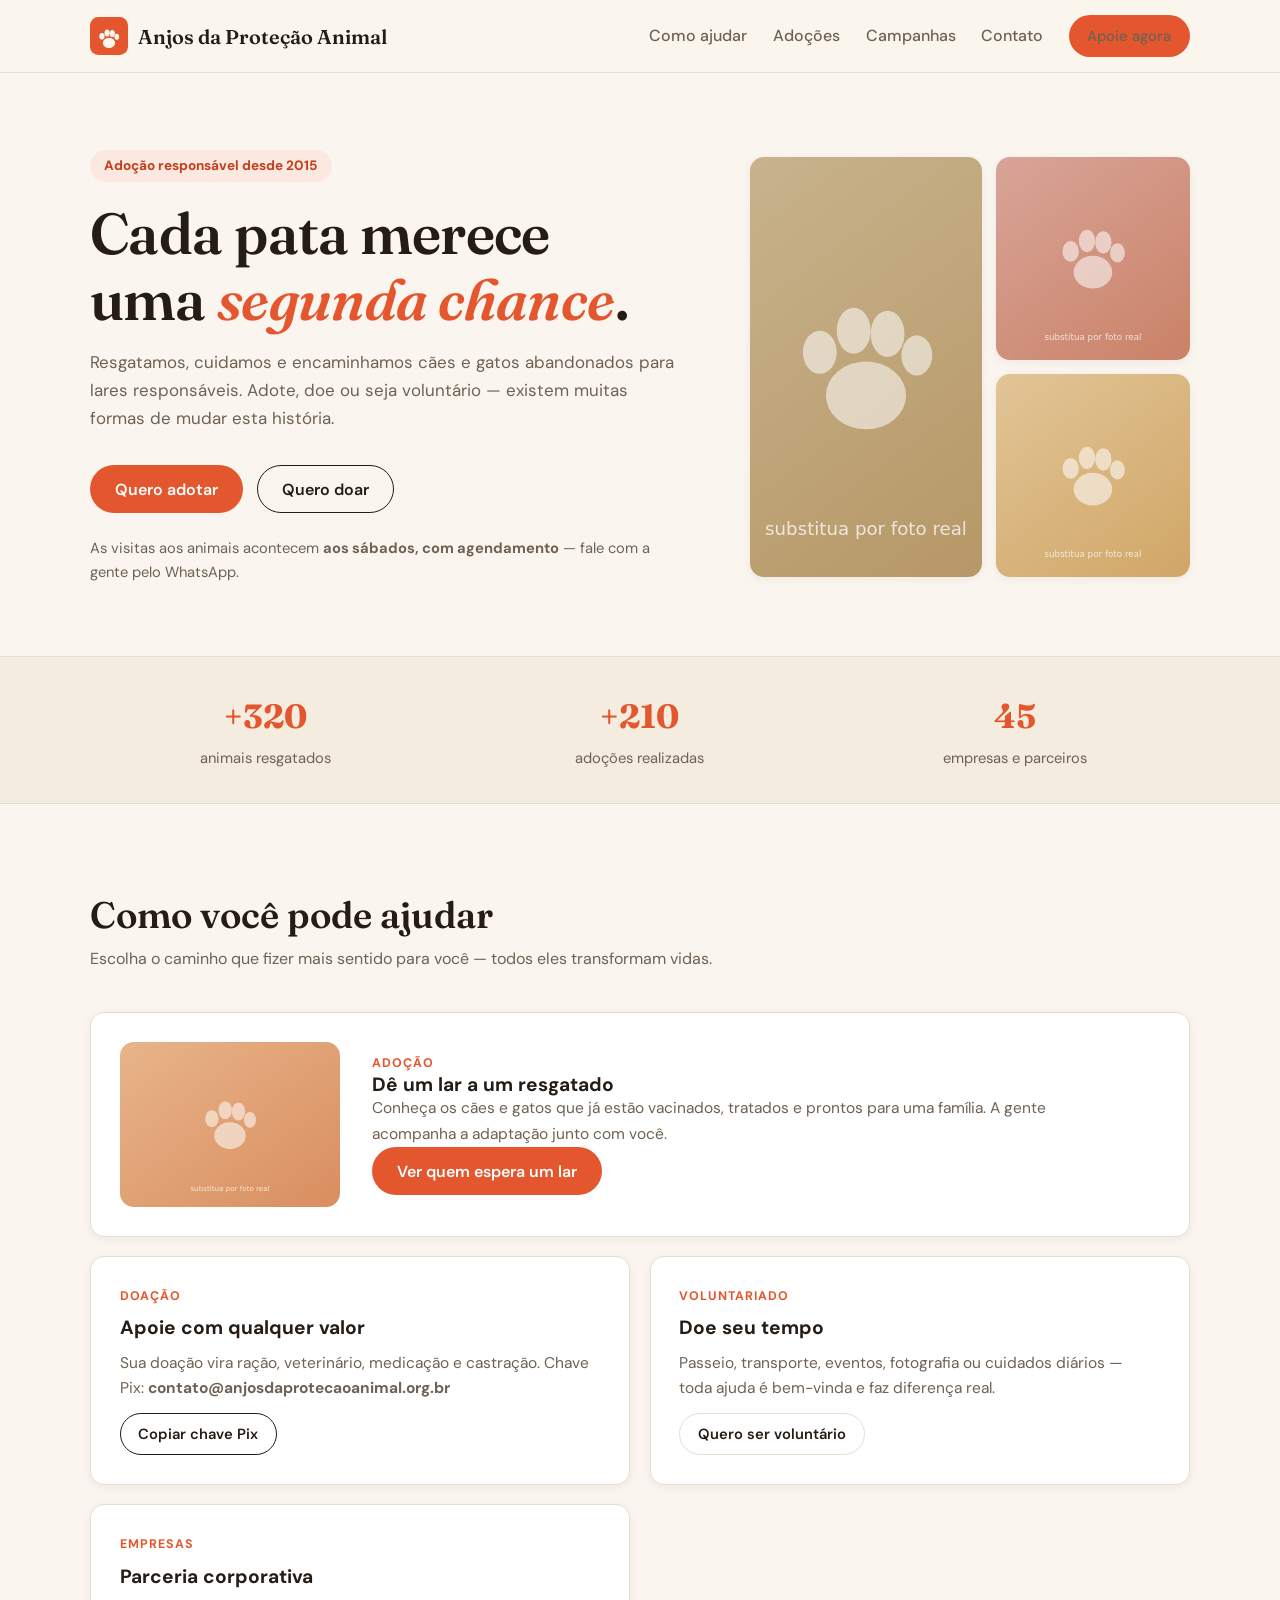
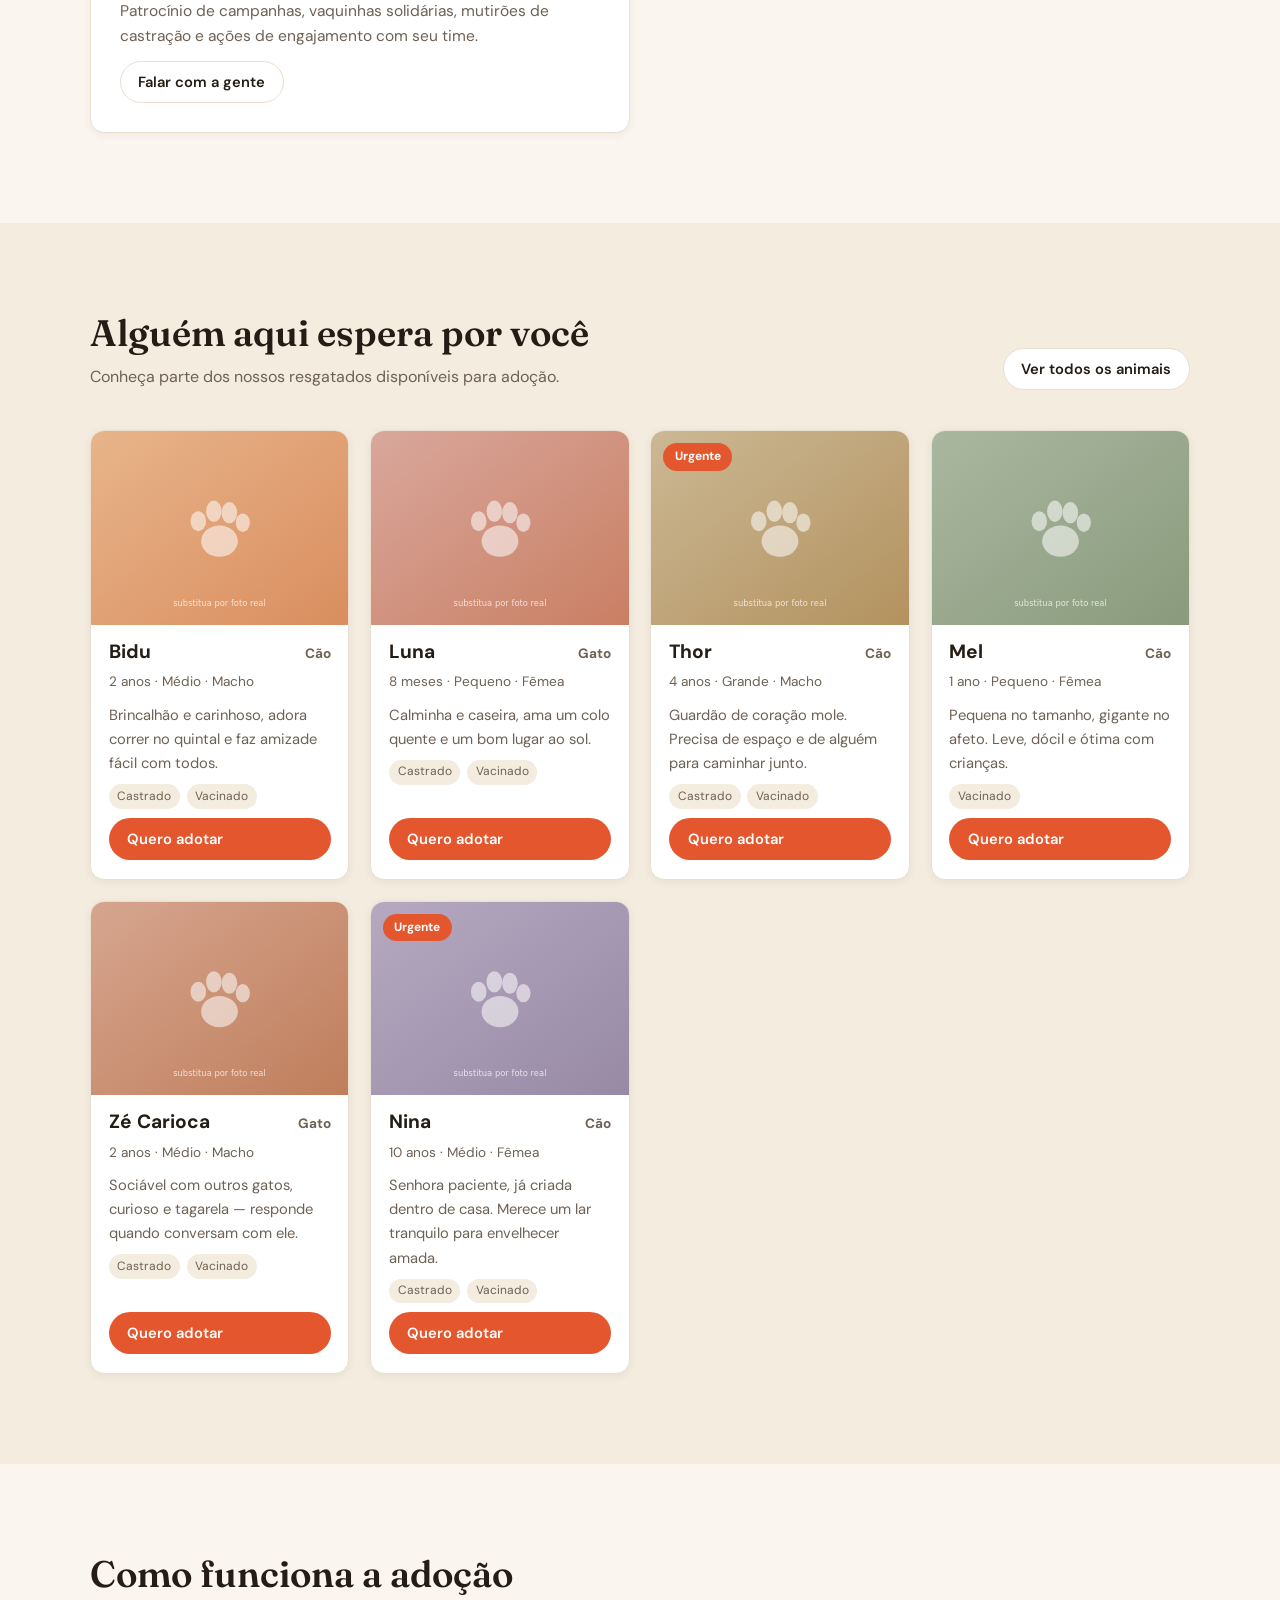
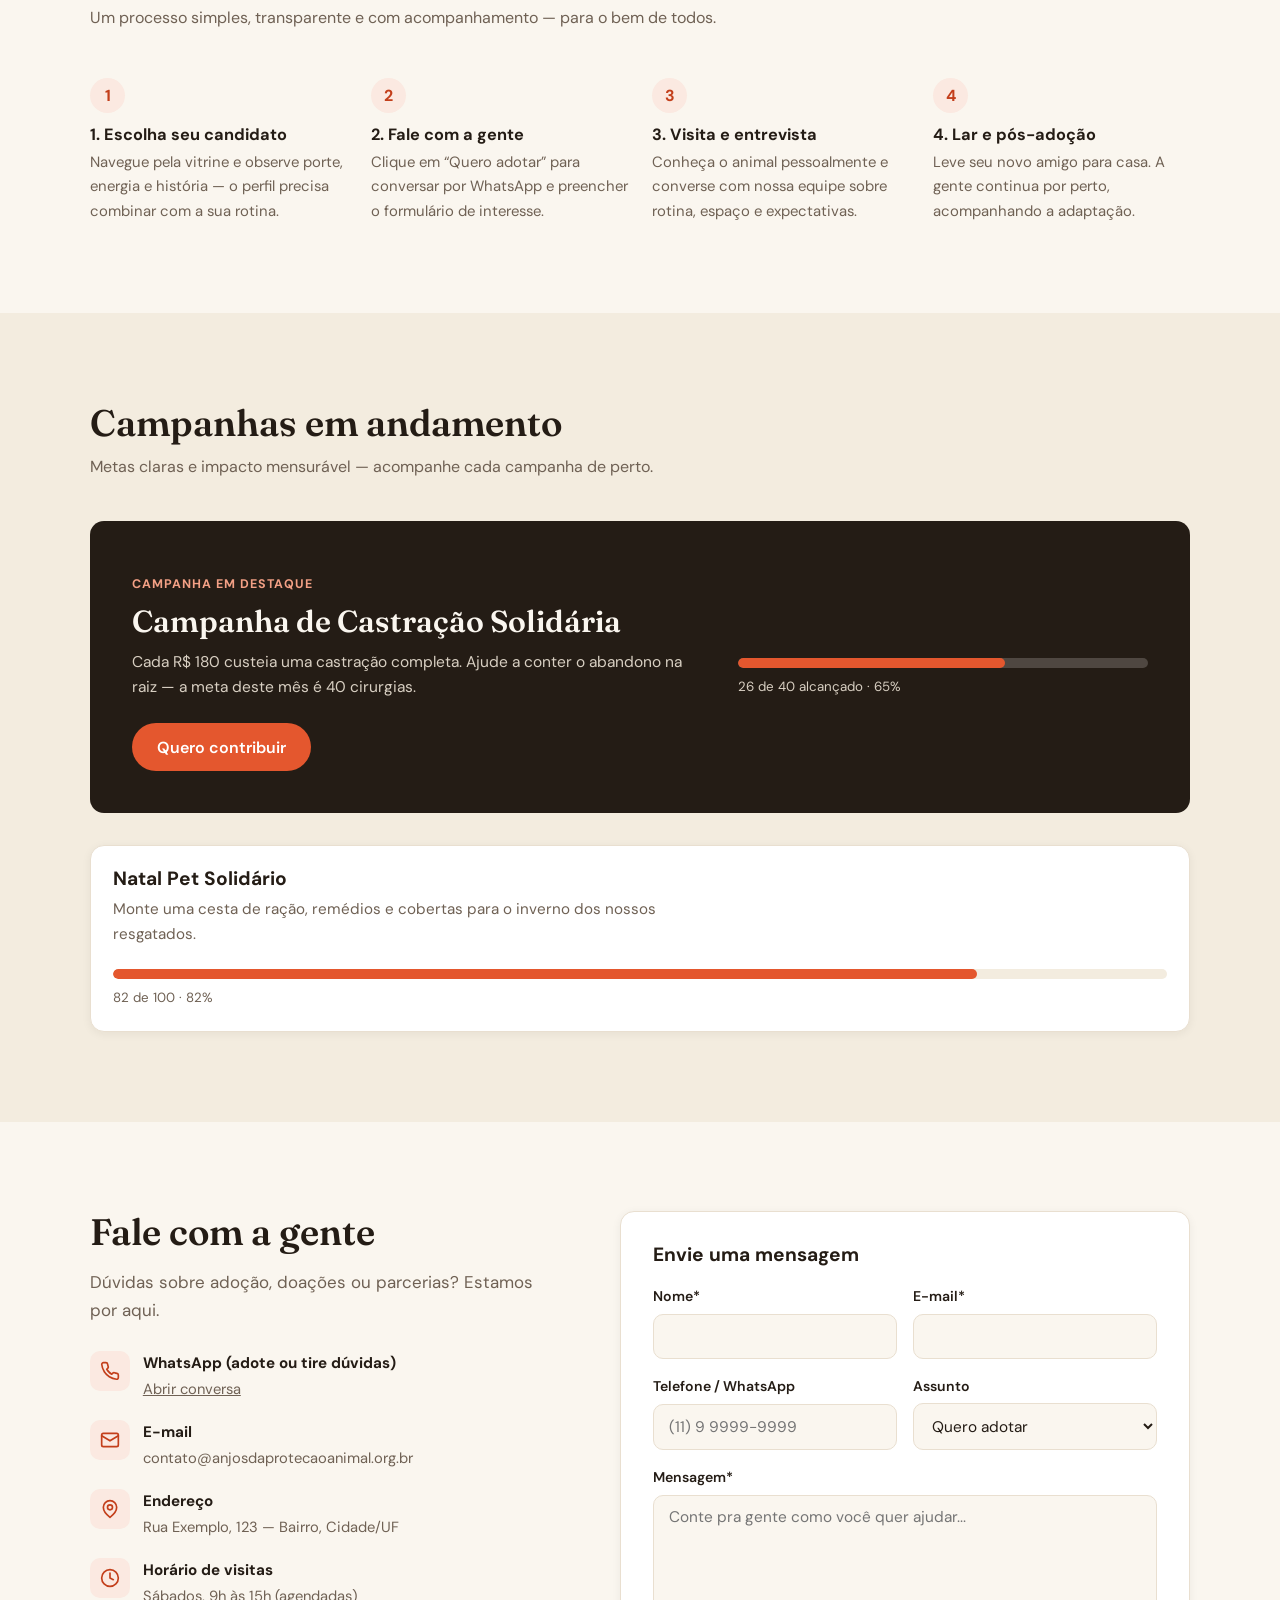
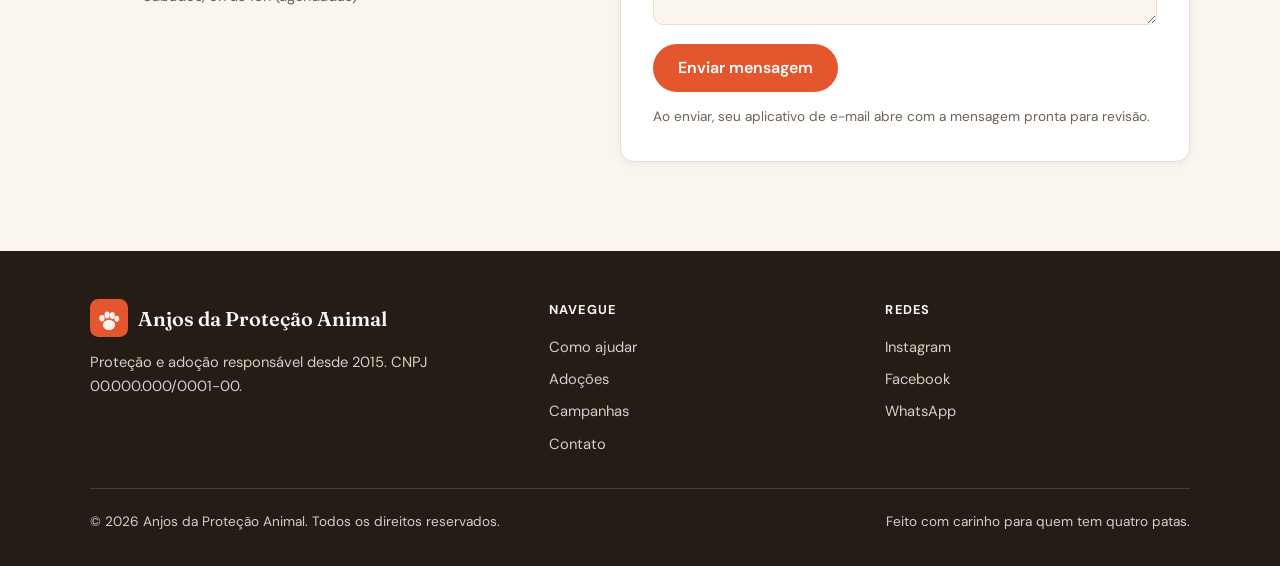
==== index.html @ 3531aead "Site ONG Anjos da Proteção Animal: landing page, vitrine de adoção e documentação" ====
<!DOCTYPE html>
<html lang="pt-BR">
<head>
  <meta charset="UTF-8">
  <meta name="viewport" content="width=device-width, initial-scale=1.0">
  <title>Anjos da Proteção Animal — Proteção e adoção responsável</title>
  <meta name="description" content="ONG de proteção animal: resgate, cuidado e adoção responsável de cães e gatos. Adote, doe ou seja voluntário.">
  <link rel="icon" type="image/svg+xml" href="assets/img/favicon.svg">
  <link rel="preconnect" href="https://fonts.googleapis.com">
  <link rel="preconnect" href="https://fonts.gstatic.com" crossorigin>
  <link href="https://fonts.googleapis.com/css2?family=Fraunces:ital,wght@0,400;0,600;1,400;1,600&family=DM+Sans:wght@400;500;700&display=swap" rel="stylesheet">
  <link rel="stylesheet" href="css/style.css">
</head>
<body>

  <!-- ============ Cabeçalho ============ -->
  <header class="topo">
    <div class="container topo-inner">
      <a class="marca" href="#inicio">
        <img src="assets/img/favicon.svg" alt="Logotipo da ONG">
        <span data-ong-nome>Anjos da Proteção Animal</span>
      </a>
      <nav aria-label="Navegação principal">
        <button class="btn-menu-mobile" data-btn-menu aria-expanded="false" aria-label="Abrir menu">
          <svg width="26" height="26" viewBox="0 0 24 24" fill="none" stroke="currentColor" stroke-width="2" stroke-linecap="round"><path d="M4 7h16M4 12h16M4 17h16"/></svg>
        </button>
        <ul class="menu" data-menu>
          <li><a href="#como-ajudar">Como ajudar</a></li>
          <li><a href="#adocao">Adoções</a></li>
          <li><a href="#campanhas">Campanhas</a></li>
          <li><a href="#contato">Contato</a></li>
          <li><a class="btn btn-primary btn-sm" href="#doar">Apoie agora</a></li>
        </ul>
      </nav>
    </div>
  </header>

  <main>

    <!-- ============ Hero ============ -->
    <section class="hero" id="inicio">
      <div class="container hero-grid">
        <div>
          <span class="tagline">Adoção responsável desde <span data-desde>2015</span></span>
          <h1>Cada pata merece uma <em>segunda chance</em>.</h1>
          <p class="lede">
            Resgatamos, cuidamos e encaminhamos cães e gatos abandonados para
            lares responsáveis. Adote, doe ou seja voluntário — existem
            muitas formas de mudar esta história.
          </p>
          <div class="hero-cta">
            <a class="btn btn-primary" href="#adocao">Quero adotar</a>
            <a class="btn btn-outline" href="#doar">Quero doar</a>
          </div>
          <p class="hero-nota">
            As visitas aos animais acontecem <strong data-ong-horario-inner>aos sábados, com agendamento</strong> —
            fale com a gente pelo WhatsApp.
          </p>
        </div>
        <div class="hero-fig" aria-hidden="true">
          <figure><img src="assets/img/animais/thor.svg" alt=""></figure>
          <figure><img src="assets/img/animais/luna.svg" alt=""></figure>
          <figure><img src="assets/img/animais/fiona.svg" alt=""></figure>
        </div>
      </div>
    </section>

    <!-- ============ Impacto ============ -->
    <section class="impacto" aria-label="Nossos números">
      <div class="container">
        <!-- ATENÇÃO: atualize estes números periodicamente. Veja docs/MANUTENCAO.md -->
        <ul>
          <li><strong>+320</strong> <span>animais resgatados</span></li>
          <li><strong>+210</strong> <span>adoções realizadas</span></li>
          <li><strong>45</strong> <span>empresas e parceiros</span></li>
        </ul>
      </div>
    </section>

    <!-- ============ Como ajudar ============ -->
    <section id="como-ajudar">
      <div class="container">
        <div class="section-head">
          <h2>Como você pode ajudar</h2>
          <p>Escolha o caminho que fizer mais sentido para você — todos eles transformam vidas.</p>
        </div>
        <div class="ajudar-grid">
          <article class="ajudar-card destaque reveal">
            <div class="ajudar-foto"><img src="assets/img/animais/bidu.svg" alt="Cão aguardando adoção"></div>
            <div>
              <p class="rotulo">Adoção</p>
              <h3>Dê um lar a um resgatado</h3>
              <p>
                Conheça os cães e gatos que já estão vacinados, tratados e prontos
                para uma família. A gente acompanha a adaptação junto com você.
              </p>
              <a class="btn btn-primary" href="adocao.html">Ver quem espera um lar</a>
            </div>
          </article>
          <article class="ajudar-card reveal" id="doar">
            <p class="rotulo">Doação</p>
            <h3>Apoie com qualquer valor</h3>
            <p>
              Sua doação vira ração, veterinário, medicação e castração.
              Chave Pix: <strong><span data-pix></span></strong>
            </p>
            <button class="btn btn-outline btn-sm" type="button" data-copiar-pix>Copiar chave Pix</button>
          </article>
          <article class="ajudar-card reveal">
            <p class="rotulo">Voluntariado</p>
            <h3>Doe seu tempo</h3>
            <p>
              Passeio, transporte, eventos, fotografia ou cuidados diários —
              toda ajuda é bem-vinda e faz diferença real.
            </p>
            <a class="btn btn-ghost btn-sm" href="#contato">Quero ser voluntário</a>
          </article>
          <article class="ajudar-card reveal">
            <p class="rotulo">Empresas</p>
            <h3>Parceria corporativa</h3>
            <p>
              Patrocínio de campanhas, vaquinhas solidárias, mutirões de
              castração e ações de engajamento com seu time.
            </p>
            <a class="btn btn-ghost btn-sm" href="#contato">Falar com a gente</a>
          </article>
        </div>
      </div>
    </section>

    <!-- ============ Vitrine de adoção (prévia) ============ -->
    <section class="faixa-campanhas" id="adocao">
      <div class="container">
        <div class="section-head" style="display:flex;justify-content:space-between;align-items:end;gap:1rem;flex-wrap:wrap">
          <div>
            <h2>Alguém aqui espera por você</h2>
            <p>Conheça parte dos nossos resgatados disponíveis para adoção.</p>
          </div>
          <a class="btn btn-ghost btn-sm" href="adocao.html">Ver todos os animais</a>
        </div>
        <!-- Os cards abaixo são preenchidos automaticamente por js/app.js
             a partir de js/data.js (ou da planilha Google Sheets). -->
        <div class="vitrine-grid" data-vitrine data-limite="6">
          <div class="skeleton"></div><div class="skeleton"></div><div class="skeleton"></div>
          <div class="skeleton"></div><div class="skeleton"></div><div class="skeleton"></div>
        </div>
      </div>
    </section>

    <!-- ============ Como funciona a adoção ============ -->
    <section>
      <div class="container">
        <div class="section-head">
          <h2>Como funciona a adoção</h2>
          <p>Um processo simples, transparente e com acompanhamento — para o bem de todos.</p>
        </div>
        <div class="passos">
          <ol>
            <li class="reveal"><h3>1. Escolha seu candidato</h3><p>Navegue pela vitrine e observe porte, energia e história — o perfil precisa combinar com a sua rotina.</p></li>
            <li class="reveal"><h3>2. Fale com a gente</h3><p>Clique em “Quero adotar” para conversar por WhatsApp e preencher o formulário de interesse.</p></li>
            <li class="reveal"><h3>3. Visita e entrevista</h3><p>Conheça o animal pessoalmente e converse com nossa equipe sobre rotina, espaço e expectativas.</p></li>
            <li class="reveal"><h3>4. Lar e pós-adoção</h3><p>Leve seu novo amigo para casa. A gente continua por perto, acompanhando a adaptação.</p></li>
          </ol>
        </div>
      </div>
    </section>

    <!-- ============ Campanhas ============ -->
    <section class="faixa-campanhas" id="campanhas">
      <div class="container">
        <div class="section-head">
          <h2>Campanhas em andamento</h2>
          <p>Metas claras e impacto mensurável — acompanhe cada campanha de perto.</p>
        </div>
        <!-- Preenchido automaticamente a partir de js/data.js (CAMPANHAS). -->
        <div class="campanha-destaque" data-campanha-destaque></div>
        <ul class="campanhas-lista" data-campanhas-lista></ul>
      </div>
    </section>

    <!-- ============ Contato ============ -->
    <section id="contato">
      <div class="container contato-grid">
        <div class="contato-info">
          <h2>Fale com a gente</h2>
          <p class="lede">Dúvidas sobre adoção, doações ou parcerias? Estamos por aqui.</p>
          <ul>
            <li>
              <span class="ico" aria-hidden="true">
                <svg width="20" height="20" viewBox="0 0 24 24" fill="none" stroke="currentColor" stroke-width="2" stroke-linecap="round" stroke-linejoin="round"><path d="M22 16.92v3a2 2 0 0 1-2.18 2 19.79 19.79 0 0 1-8.63-3.07 19.5 19.5 0 0 1-6-6 19.79 19.79 0 0 1-3.07-8.67A2 2 0 0 1 4.12 2h3a2 2 0 0 1 2 1.72 12.84 12.84 0 0 0 .7 2.81 2 2 0 0 1-.45 2.11L8.09 9.91a16 16 0 0 0 6 6l1.27-1.27a2 2 0 0 1 2.11-.45 12.84 12.84 0 0 0 2.81.7A2 2 0 0 1 22 16.92z"/></svg>
              </span>
              <div><strong>WhatsApp (adote ou tire dúvidas)</strong><span><a data-whatsapp-link href="#" target="_blank" rel="noopener">Abrir conversa</a></span></div>
            </li>
            <li>
              <span class="ico" aria-hidden="true">
                <svg width="20" height="20" viewBox="0 0 24 24" fill="none" stroke="currentColor" stroke-width="2" stroke-linecap="round" stroke-linejoin="round"><rect x="2" y="4" width="20" height="16" rx="2"/><path d="m22 7-10 6L2 7"/></svg>
              </span>
              <div><strong>E-mail</strong><span>contato@anjosdaprotecaoanimal.org.br</span></div>
            </li>
            <li>
              <span class="ico" aria-hidden="true">
                <svg width="20" height="20" viewBox="0 0 24 24" fill="none" stroke="currentColor" stroke-width="2" stroke-linecap="round" stroke-linejoin="round"><path d="M20 10c0 6-8 12-8 12S4 16 4 10a8 8 0 0 1 16 0Z"/><circle cx="12" cy="10" r="3"/></svg>
              </span>
              <div><strong>Endereço</strong><span>Rua Exemplo, 123 — Bairro, Cidade/UF</span></div>
            </li>
            <li>
              <span class="ico" aria-hidden="true">
                <svg width="20" height="20" viewBox="0 0 24 24" fill="none" stroke="currentColor" stroke-width="2" stroke-linecap="round" stroke-linejoin="round"><circle cx="12" cy="12" r="10"/><path d="M12 6v6l4 2"/></svg>
              </span>
              <div><strong>Horário de visitas</strong><span>Sábados, 9h às 15h (agendadas)</span></div>
            </li>
          </ul>
        </div>

        <!-- Este formulário abre o e-mail da ONG com a mensagem pronta —
             não precisa de servidor. Para alternativa com Google Forms
             ou Formspree, veja docs/MANUTENCAO.md. -->
        <form class="form-card" data-form-contato aria-label="Formulário de contato">
          <h3>Envie uma mensagem</h3>
          <div class="form-grid" style="margin-top:1.2rem">
            <div class="campo">
              <label for="c-nome">Nome*</label>
              <input id="c-nome" name="nome" type="text" required autocomplete="name">
            </div>
            <div class="campo">
              <label for="c-email">E-mail*</label>
              <input id="c-email" name="email" type="email" required autocomplete="email">
            </div>
            <div class="campo">
              <label for="c-tel">Telefone / WhatsApp</label>
              <input id="c-tel" name="telefone" type="tel" autocomplete="tel" placeholder="(11) 9 9999-9999">
            </div>
            <div class="campo">
              <label for="c-assunto">Assunto</label>
              <select id="c-assunto" name="assunto">
                <option>Quero adotar</option>
                <option>Fazer uma doação</option>
                <option>Ser voluntário</option>
                <option>Parceria empresarial</option>
                <option>Outro assunto</option>
              </select>
            </div>
            <div class="campo full">
              <label for="c-msg">Mensagem*</label>
              <textarea id="c-msg" name="mensagem" required placeholder="Conte pra gente como você quer ajudar..."></textarea>
            </div>
          </div>
          <button class="btn btn-primary" type="submit">Enviar mensagem</button>
          <p class="form-note">Ao enviar, seu aplicativo de e-mail abre com a mensagem pronta para revisão.</p>
        </form>
      </div>
    </section>
  </main>

  <!-- ============ Rodapé ============ -->
  <footer class="rodape">
    <div class="container">
      <div class="rodape-grid">
        <div>
          <a class="marca" href="#inicio">
            <img src="assets/img/favicon.svg" alt="">
            <span data-ong-nome>Anjos da Proteção Animal</span>
          </a>
          <p>Proteção e adoção responsável desde <span data-desde>2015</span>. CNPJ <span data-cnpj></span>.</p>
        </div>
        <div>
          <h4>Navegue</h4>
          <ul>
            <li><a href="#como-ajudar">Como ajudar</a></li>
            <li><a href="adocao.html">Adoções</a></li>
            <li><a href="#campanhas">Campanhas</a></li>
            <li><a href="#contato">Contato</a></li>
          </ul>
        </div>
        <div>
          <h4>Redes</h4>
          <ul>
            <li><a href="https://instagram.com/anjosdaprotecaoanimal" target="_blank" rel="noopener">Instagram</a></li>
            <li><a href="https://facebook.com/anjosdaprotecaoanimal" target="_blank" rel="noopener">Facebook</a></li>
            <li><a data-whatsapp-link href="#" target="_blank" rel="noopener">WhatsApp</a></li>
          </ul>
        </div>
      </div>
      <div class="base">
        <span>© <span data-ano-atual></span> <span data-ong-nome>Anjos da Proteção Animal</span>. Todos os direitos reservados.</span>
        <span>Feito com carinho para quem tem quatro patas.</span>
      </div>
    </div>
  </footer>

  <script src="js/config.js"></script>
  <script src="js/data.js"></script>
  <script src="js/app.js"></script>
</body>
</html>
---- css/style.css ----
/* ============================================================
   ANJOS DA PROTEÇÃO ANIMAL — folha de estilo principal
   Design system:
   - Fundo creme, acento terracota, texto marrom-tinta
   - Títulos: Fraunces | Corpo: DM Sans
   - Para trocar as cores do site, edite APENAS o bloco :root
   ============================================================ */

/* ---------- Tokens (cores, fontes, espaçamentos) ---------- */
:root {
  --bg:        #FAF6EF;   /* fundo geral */
  --surface:   #FFFFFF;   /* fundo de cards */
  --surface-2: #F3ECDF;   /* faixas alternadas */
  --ink:       #241C15;   /* texto principal */
  --muted:     #6F6154;   /* texto secundário */
  --border:    #E9DFD0;   /* bordas suaves */
  --accent:    #E4572E;   /* terracota: botões e destaques */
  --accent-strong: #C33F1B; /* terracota escuro (hover) */
  --accent-soft: #FBE9E1; /* fundo de destaque claro */
  --green:     #2E6E4E;   /* status "adotado" / sucesso */
  --green-soft: #E7F1EA;
  --radius:    14px;
  --shadow:    0 2px 10px rgba(36, 28, 21, 0.06);
  --shadow-lift: 0 10px 28px rgba(36, 28, 21, 0.12);
  --font-head: "Fraunces", Georgia, serif;
  --font-body: "DM Sans", system-ui, sans-serif;
  --container: 1100px;
}

/* ---------- Base ---------- */
* { box-sizing: border-box; margin: 0; padding: 0; }

html { scroll-behavior: smooth; }

body {
  font-family: var(--font-body);
  font-size: 1rem;
  line-height: 1.65;
  color: var(--ink);
  background: var(--bg);
  -webkit-font-smoothing: antialiased;
}

h1, h2, h3 { font-family: var(--font-head); font-weight: 600; line-height: 1.15; text-wrap: balance; }

h1 { font-size: clamp(2.3rem, 5.2vw, 3.6rem); letter-spacing: -0.01em; }
h2 { font-size: clamp(1.7rem, 3.2vw, 2.3rem); }
h3 { font-size: 1.2rem; font-family: var(--font-body); font-weight: 700; }

p  { max-width: 62ch; }
img { max-width: 100%; display: block; }
a  { color: inherit; }

section { padding: clamp(3.5rem, 7vw, 6rem) 0; }

.container {
  width: min(var(--container), 100% - 2.5rem);
  margin-inline: auto;
}

.lede { color: var(--muted); font-size: 1.06rem; margin-top: 1rem; }

.section-head { margin-bottom: 2.5rem; }
.section-head p { margin-top: 0.6rem; color: var(--muted); }

/* ---------- Botões ---------- */
.btn {
  display: inline-flex;
  align-items: center;
  gap: 0.5rem;
  min-height: 48px;
  padding: 0 1.5rem;
  border-radius: 999px;
  border: 1.5px solid transparent;
  font: 600 1rem var(--font-body);
  text-decoration: none;
  cursor: pointer;
  transition: background 0.15s ease, color 0.15s ease, border-color 0.15s ease, transform 0.15s ease;
}
.btn:active { transform: translateY(1px); }

.btn-primary { background: var(--accent); color: #fff; }
.btn-primary:hover { background: var(--accent-strong); }

.btn-outline { border-color: var(--ink); color: var(--ink); background: transparent; }
.btn-outline:hover { background: var(--ink); color: var(--bg); }

.btn-ghost { border-color: var(--border); color: var(--ink); background: var(--surface); }
.btn-ghost:hover { border-color: var(--accent); color: var(--accent); }

.btn-sm { min-height: 42px; padding: 0 1.1rem; font-size: 0.92rem; }

a:focus-visible, button:focus-visible, input:focus-visible,
select:focus-visible, textarea:focus-visible {
  outline: 3px solid var(--accent);
  outline-offset: 2px;
}

/* ---------- Cabeçalho / navegação ---------- */
.topo {
  position: sticky;
  top: 0;
  z-index: 50;
  background: rgba(250, 246, 239, 0.94);
  border-bottom: 1px solid var(--border);
}
.topo-inner {
  display: flex;
  align-items: center;
  justify-content: space-between;
  gap: 1rem;
  min-height: 72px;
}
.marca {
  display: flex;
  align-items: center;
  gap: 0.6rem;
  text-decoration: none;
  font-family: var(--font-head);
  font-weight: 600;
  font-size: 1.25rem;
}
.marca img { width: 38px; height: 38px; }

.menu {
  display: flex;
  align-items: center;
  gap: 1.6rem;
  list-style: none;
}
.menu a {
  text-decoration: none;
  font-weight: 500;
  color: var(--muted);
  transition: color 0.15s ease;
}
.menu a:hover { color: var(--ink); }

.btn-menu-mobile {
  display: none;
  background: none;
  border: none;
  padding: 0.6rem;
  cursor: pointer;
  color: var(--ink);
}
.btn-menu-mobile svg { display: block; }

/* ---------- Hero ---------- */
.hero { padding: clamp(3rem, 6vw, 5rem) 0 clamp(3rem, 6vw, 4.5rem); }
.hero-grid {
  display: grid;
  grid-template-columns: 1.15fr 0.85fr;
  gap: clamp(2rem, 5vw, 4.5rem);
  align-items: center;
}
.hero .tagline {
  display: inline-block;
  background: var(--accent-soft);
  color: var(--accent-strong);
  font-weight: 700;
  font-size: 0.85rem;
  padding: 0.3rem 0.9rem;
  border-radius: 999px;
  margin-bottom: 1.2rem;
}
.hero h1 em { font-style: italic; color: var(--accent); }
.hero-cta {
  display: flex;
  flex-wrap: wrap;
  gap: 0.9rem;
  margin-top: 2rem;
}
.hero-nota { margin-top: 1.4rem; font-size: 0.92rem; color: var(--muted); }

.hero-fig {
  display: grid;
  grid-template-columns: 1.2fr 1fr;
  grid-template-rows: 1fr 1fr;
  gap: 0.9rem;
  min-height: 420px;
}
.hero-fig figure { overflow: hidden; border-radius: var(--radius); box-shadow: var(--shadow); }
.hero-fig img { width: 100%; height: 100%; object-fit: cover; }
.hero-fig figure:first-child { grid-row: 1 / span 2; }

/* ---------- Faixa de impacto ---------- */
.impacto {
  background: var(--surface-2);
  border-block: 1px solid var(--border);
  padding: 2rem 0;
}
.impacto ul {
  list-style: none;
  display: grid;
  grid-template-columns: repeat(3, 1fr);
  gap: 1.5rem;
  text-align: center;
}
.impacto strong {
  display: block;
  font-family: var(--font-head);
  font-size: clamp(1.6rem, 3vw, 2.1rem);
  color: var(--accent);
}
.impacto span { font-size: 0.92rem; color: var(--muted); }

/* ---------- Como ajudar ---------- */
.ajudar-grid {
  display: grid;
  grid-template-columns: repeat(2, 1fr);
  gap: 1.2rem;
}
.ajudar-card {
  background: var(--surface);
  border: 1px solid var(--border);
  border-radius: var(--radius);
  padding: 1.8rem;
  box-shadow: var(--shadow);
  display: flex;
  flex-direction: column;
  gap: 0.7rem;
}
.ajudar-card.destaque {
  grid-column: 1 / -1;
  flex-direction: row;
  align-items: center;
  gap: 2rem;
  background: var(--surface);
}
.ajudar-card.destaque .ajudar-foto {
  flex: 0 0 220px;
  border-radius: var(--radius);
  overflow: hidden;
}
.ajudar-card.destaque .ajudar-foto img { height: 100%; object-fit: cover; }
.ajudar-card .rotulo {
  font-size: 0.78rem;
  font-weight: 700;
  letter-spacing: 0.08em;
  text-transform: uppercase;
  color: var(--accent);
}
.ajudar-card p { color: var(--muted); font-size: 0.97rem; }
.ajudar-card .btn { margin-top: auto; align-self: flex-start; }

/* ---------- Cards de animais (vitrine) ---------- */
.vitrine-grid {
  display: grid;
  grid-template-columns: repeat(auto-fill, minmax(250px, 1fr));
  gap: 1.3rem;
}
.card-animal {
  background: var(--surface);
  border: 1px solid var(--border);
  border-radius: var(--radius);
  overflow: hidden;
  display: flex;
  flex-direction: column;
  box-shadow: var(--shadow);
  transition: box-shadow 0.18s ease, transform 0.18s ease;
}
.card-animal:hover { box-shadow: var(--shadow-lift); transform: translateY(-3px); }
.card-animal .foto {
  position: relative;
  aspect-ratio: 4 / 3;
  background: var(--surface-2);
}
.card-animal .foto img { width: 100%; height: 100%; object-fit: cover; }
.card-animal .badge {
  position: absolute;
  top: 0.75rem;
  left: 0.75rem;
  font-size: 0.75rem;
  font-weight: 700;
  padding: 0.25rem 0.7rem;
  border-radius: 999px;
  color: #fff;
  background: var(--accent);
}
.card-animal .badge.adotado { background: var(--green); }
.card-animal .corpo { padding: 1rem 1.1rem 1.2rem; display: flex; flex-direction: column; gap: 0.55rem; flex: 1; }
.card-animal h3 { display: flex; align-items: baseline; justify-content: space-between; gap: 0.5rem; }
.card-animal .meta { font-size: 0.85rem; color: var(--muted); }
.card-animal .desc { font-size: 0.92rem; color: var(--muted); }
.card-animal .marcas { display: flex; flex-wrap: wrap; gap: 0.4rem; font-size: 0.75rem; color: var(--muted); }
.card-animal .marcas span { background: var(--surface-2); padding: 0.15rem 0.55rem; border-radius: 999px; }
.card-animal .btn { margin-top: auto; }

/* ---------- Passos da adoção ---------- */
.passos { counter-reset: passo; }
.passos ol {
  list-style: none;
  display: grid;
  grid-template-columns: repeat(4, 1fr);
  gap: 1.5rem;
}
.passos li { position: relative; padding-top: 0.4rem; }
.passos li::before {
  counter-increment: passo;
  content: counter(passo);
  display: inline-flex;
  align-items: center;
  justify-content: center;
  width: 2.2rem;
  height: 2.2rem;
  border-radius: 50%;
  background: var(--accent-soft);
  color: var(--accent-strong);
  font-weight: 700;
  margin-bottom: 0.8rem;
}
.passos h3 { font-size: 1.02rem; margin-bottom: 0.3rem; }
.passos p { font-size: 0.93rem; color: var(--muted); }

/* ---------- Campanhas ---------- */
.faixa-campanhas { background: var(--surface-2); }
.campanha-destaque {
  display: grid;
  grid-template-columns: 1.4fr 1fr;
  gap: 2rem;
  align-items: center;
  background: var(--ink);
  color: var(--bg);
  border-radius: var(--radius);
  padding: clamp(1.6rem, 4vw, 2.6rem);
  margin-bottom: 2rem;
}
.campanha-destaque .rotulo {
  font-size: 0.78rem;
  font-weight: 700;
  letter-spacing: 0.08em;
  text-transform: uppercase;
  color: #F3A085;
  margin-bottom: 0.6rem;
}
.campanha-destaque h3 { font-family: var(--font-head); font-size: clamp(1.4rem, 2.6vw, 1.9rem); font-weight: 600; }
.campanha-destaque p { margin-top: 0.7rem; color: #D8CFC2; font-size: 0.97rem; }
.campanha-destaque .btn-primary { margin-top: 1.4rem; }

.progresso { margin-top: 1.4rem; }
.progresso .barra {
  height: 10px;
  background: rgba(250, 246, 239, 0.2);
  border-radius: 999px;
  overflow: hidden;
}
.progresso .barra > span {
  display: block;
  height: 100%;
  background: var(--accent);
  border-radius: inherit;
}
.progresso small { display: block; margin-top: 0.45rem; color: #D8CFC2; }

.campanhas-lista {
  display: grid;
  grid-template-columns: repeat(auto-fit, minmax(280px, 1fr));
  gap: 1.2rem;
  list-style: none;
}
.campanhas-lista li {
  background: var(--surface);
  border: 1px solid var(--border);
  border-radius: var(--radius);
  padding: 1.4rem;
  box-shadow: var(--shadow);
}
.campanhas-lista .progresso .barra { background: var(--surface-2); }
.campanhas-lista .progresso small { color: var(--muted); }

/* ---------- Contato ---------- */
.contato-grid {
  display: grid;
  grid-template-columns: 0.9fr 1.1fr;
  gap: clamp(2rem, 5vw, 4rem);
}
.contato-info ul { list-style: none; display: grid; gap: 1.1rem; margin-top: 1.6rem; }
.contato-info li { display: flex; gap: 0.8rem; align-items: flex-start; }
.contato-info .ico {
  flex: 0 0 auto;
  width: 40px; height: 40px;
  display: grid; place-items: center;
  background: var(--accent-soft);
  border-radius: 10px;
  color: var(--accent-strong);
}
.contato-info strong { display: block; font-size: 0.95rem; }
.contato-info span { color: var(--muted); font-size: 0.92rem; }

.form-card {
  background: var(--surface);
  border: 1px solid var(--border);
  border-radius: var(--radius);
  padding: clamp(1.4rem, 3vw, 2rem);
  box-shadow: var(--shadow);
}
.form-grid { display: grid; grid-template-columns: 1fr 1fr; gap: 1rem; }
.campo { display: grid; gap: 0.35rem; }
.campo.full { grid-column: 1 / -1; }
.campo label { font-size: 0.88rem; font-weight: 600; }
.campo input, .campo select, .campo textarea {
  font: 400 0.96rem var(--font-body);
  color: var(--ink);
  background: var(--bg);
  border: 1.5px solid var(--border);
  border-radius: 10px;
  padding: 0.7rem 0.9rem;
  width: 100%;
}
.campo textarea { min-height: 130px; resize: vertical; }
.form-card .btn { margin-top: 1.2rem; }
.form-note { margin-top: 0.9rem; font-size: 0.85rem; color: var(--muted); }

/* ---------- Rodapé ---------- */
.rodape { background: var(--ink); color: #D8CFC2; padding: 3rem 0 2rem; }
.rodape-grid {
  display: grid;
  grid-template-columns: 1.4fr 1fr 1fr;
  gap: 2rem;
  margin-bottom: 2rem;
}
.rodape .marca { color: var(--bg); margin-bottom: 0.8rem; }
.rodape p { font-size: 0.92rem; }
.rodape h4 {
  font-size: 0.8rem;
  letter-spacing: 0.1em;
  text-transform: uppercase;
  color: var(--bg);
  margin-bottom: 0.9rem;
}
.rodape ul { list-style: none; display: grid; gap: 0.5rem; font-size: 0.92rem; }
.rodape a { text-decoration: none; color: #D8CFC2; }
.rodape a:hover { color: var(--bg); }
.rodape .base {
  border-top: 1px solid rgba(250, 246, 239, 0.15);
  padding-top: 1.4rem;
  display: flex;
  justify-content: space-between;
  gap: 1rem;
  flex-wrap: wrap;
  font-size: 0.85rem;
}

/* ---------- Página de adoção: filtros ---------- */
.pagina-head { padding: clamp(2.2rem, 5vw, 3.5rem) 0 clamp(1.5rem, 3vw, 2.5rem); }
.filtros {
  position: sticky;
  top: 71px;
  z-index: 40;
  background: var(--bg);
  border-block: 1px solid var(--border);
  padding: 0.9rem 0;
}
.filtros-inner {
  display: flex;
  flex-wrap: wrap;
  align-items: center;
  gap: 0.7rem;
}
.filtros .busca {
  flex: 1 1 200px;
  min-height: 44px;
  font: 500 0.95rem var(--font-body);
  color: var(--ink);
  background: var(--surface);
  border: 1.5px solid var(--border);
  border-radius: 999px;
  padding: 0 1rem;
}
.chips { display: flex; gap: 0.5rem; }
.chip {
  min-height: 40px;
  padding: 0 1rem;
  border-radius: 999px;
  border: 1.5px solid var(--border);
  background: var(--surface);
  font: 600 0.9rem var(--font-body);
  color: var(--muted);
  cursor: pointer;
  transition: all 0.15s ease;
}
.chip[aria-pressed="true"] { background: var(--ink); border-color: var(--ink); color: var(--bg); }
.filtros select {
  min-height: 44px;
  border-radius: 999px;
  border: 1.5px solid var(--border);
  background: var(--surface);
  font: 500 0.9rem var(--font-body);
  color: var(--ink);
  padding: 0 0.7rem;
}
.resultado-info { margin: 1.6rem 0 1.2rem; color: var(--muted); font-size: 0.95rem; }

.vazio {
  text-align: center;
  padding: 4rem 1rem;
  color: var(--muted);
  border: 1.5px dashed var(--border);
  border-radius: var(--radius);
}
.vazio strong { font-family: var(--font-head); font-size: 1.3rem; color: var(--ink); display: block; margin-bottom: 0.4rem; }

/* ---------- Estado vazio de carregamento ---------- */
.skeleton {
  border-radius: var(--radius);
  background: linear-gradient(100deg, var(--surface-2) 40%, #FBF8F2 50%, var(--surface-2) 60%);
  background-size: 200% 100%;
  animation: brilho 1.2s infinite;
  aspect-ratio: 4 / 5;
}
@keyframes brilho { to { background-position: -200% 0; } }

/* ---------- Animação de entrada (respeita reduced-motion) ---------- */
.reveal { opacity: 0; transform: translateY(16px); transition: opacity 0.5s ease, transform 0.5s ease; }
.reveal.visivel { opacity: 1; transform: none; }
@media (prefers-reduced-motion: reduce) {
  html { scroll-behavior: auto; }
  .reveal { opacity: 1; transform: none; transition: none; }
  .skeleton { animation: none; }
  .card-animal:hover, .btn, .btn:active { transition: none; transform: none; }
}

/* ---------- Responsivo ---------- */
@media (max-width: 900px) {
  .hero-grid, .contato-grid, .campanha-destaque { grid-template-columns: 1fr; }
  .hero-fig { min-height: 300px; }
  .passos ol { grid-template-columns: repeat(2, 1fr); }
  .ajudar-card.destaque { flex-direction: column; align-items: flex-start; gap: 1rem; }
  .ajudar-card.destaque .ajudar-foto { flex-basis: auto; width: 100%; }
  .rodape-grid { grid-template-columns: 1fr 1fr; }

  .menu {
    position: absolute;
    top: 100%;
    left: 0; right: 0;
    flex-direction: column;
    align-items: stretch;
    gap: 0;
    background: var(--bg);
    border-bottom: 1px solid var(--border);
    padding: 0.5rem 1.25rem 1rem;
    display: none;
  }
  .menu.aberto { display: flex; }
  .menu a { display: block; padding: 0.85rem 0; border-bottom: 1px solid var(--border); }
  .menu li:last-child a { border-bottom: none; }
  .menu li:last-child { margin-top: 0.8rem; }
  .btn-menu-mobile { display: block; }
}
@media (max-width: 640px) {
  .impacto ul { grid-template-columns: 1fr; gap: 1rem; }
  .ajudar-grid, .form-grid, .passos ol, .rodape-grid { grid-template-columns: 1fr; }
  .hero-fig { grid-template-columns: 1fr 1fr; grid-template-rows: 160px 160px; }
  .filtros-inner { gap: 0.5rem; }
}
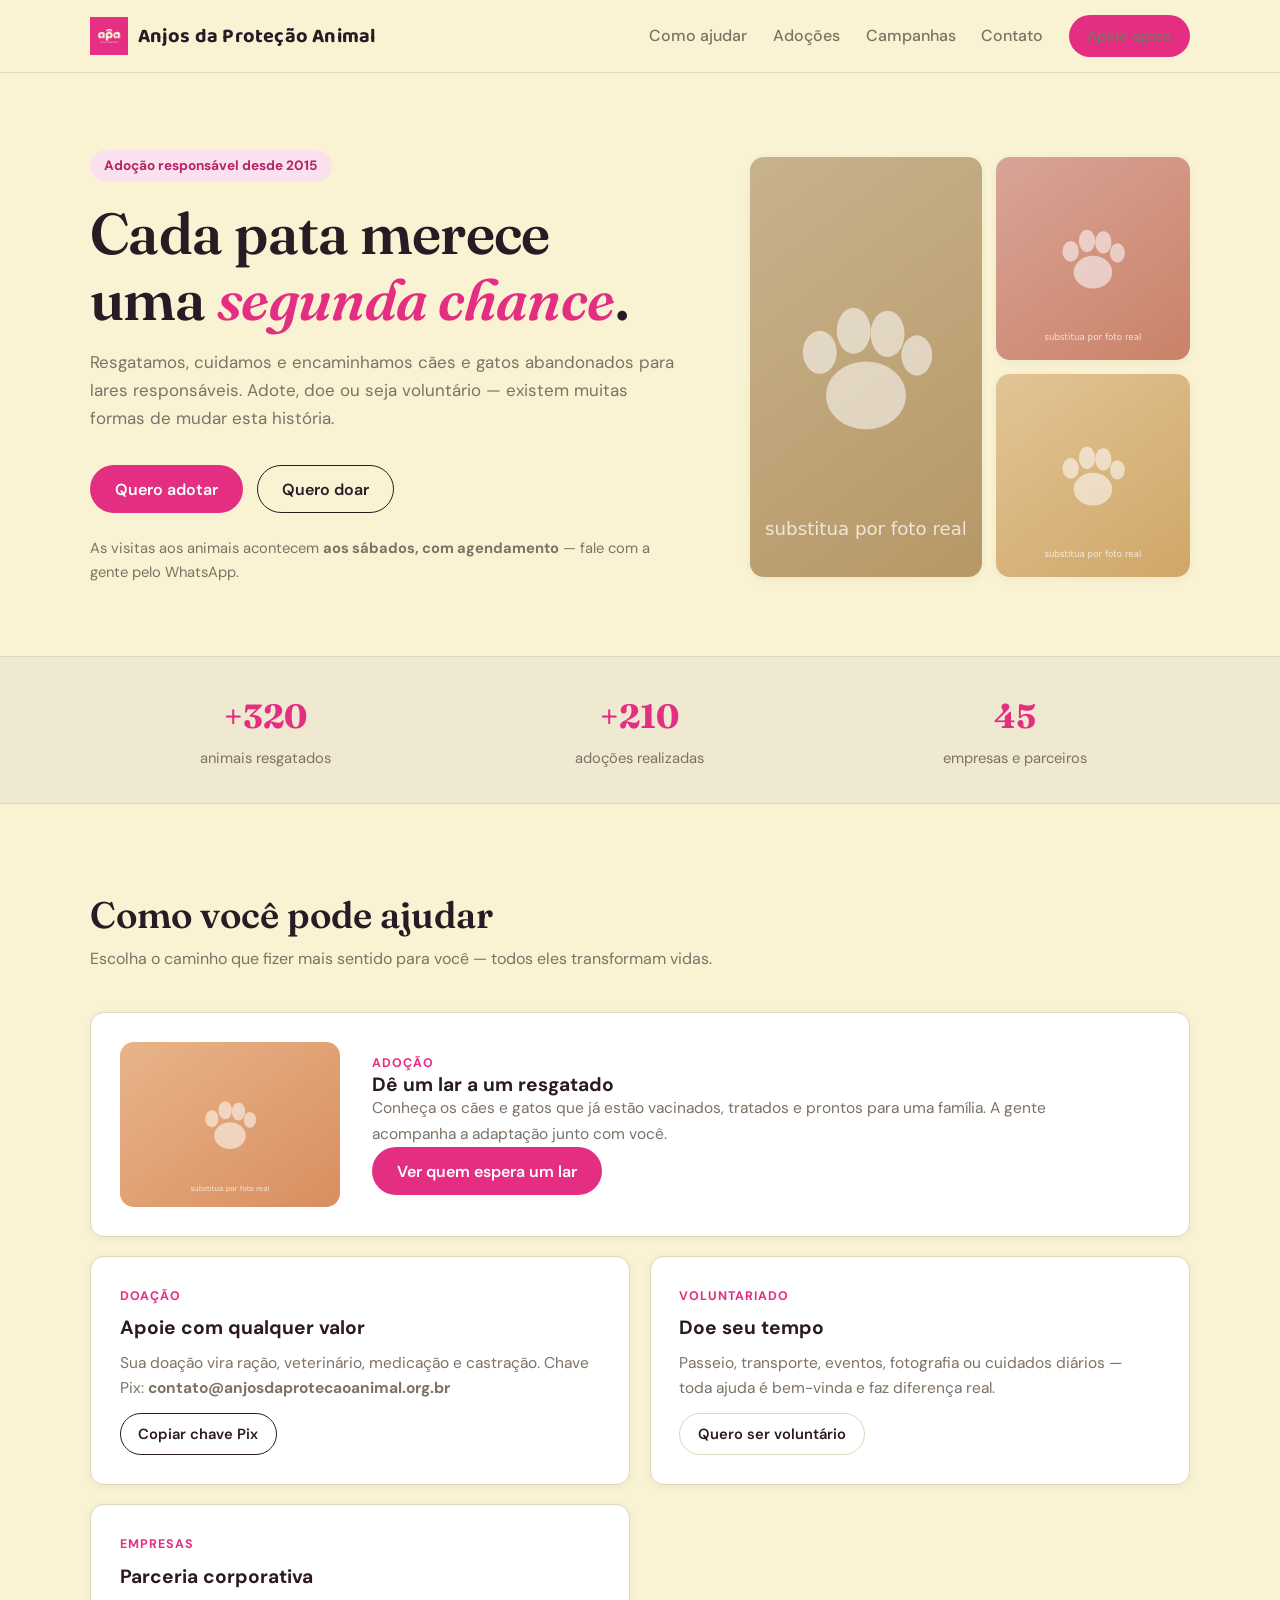
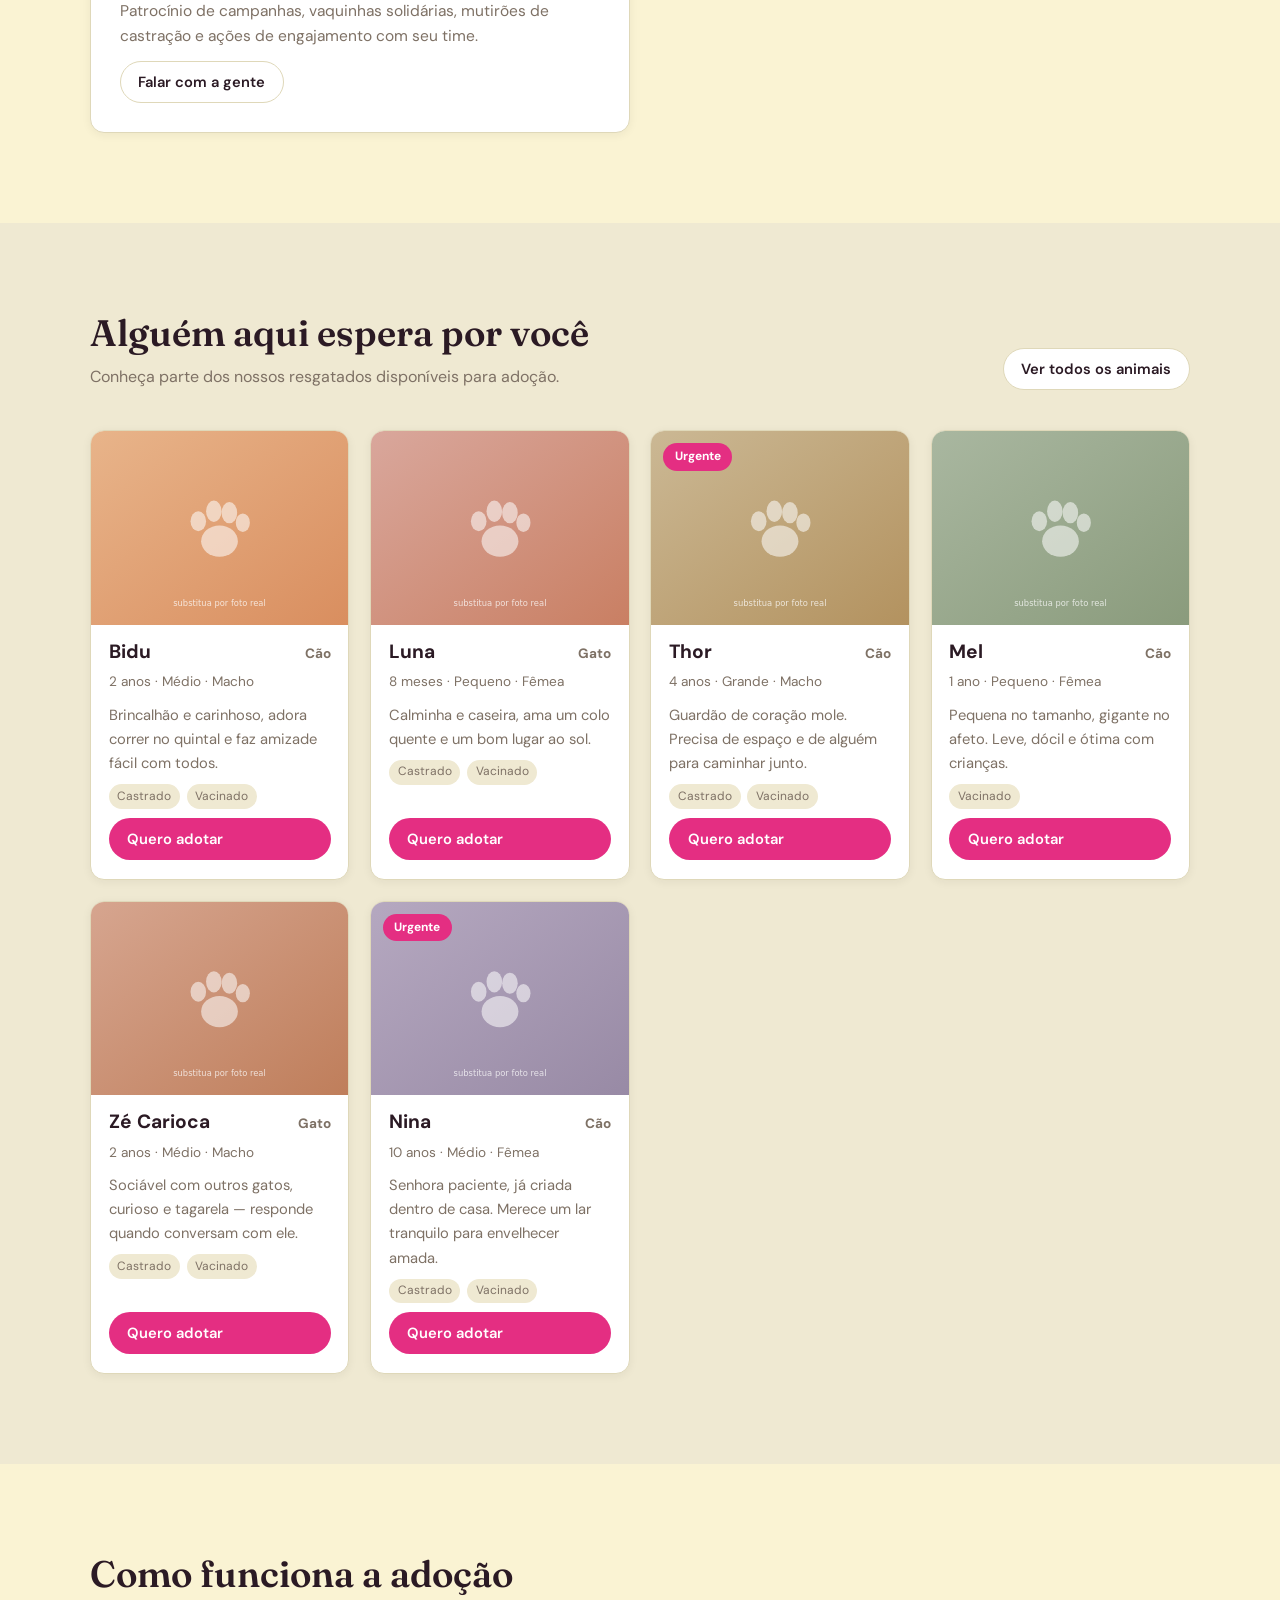
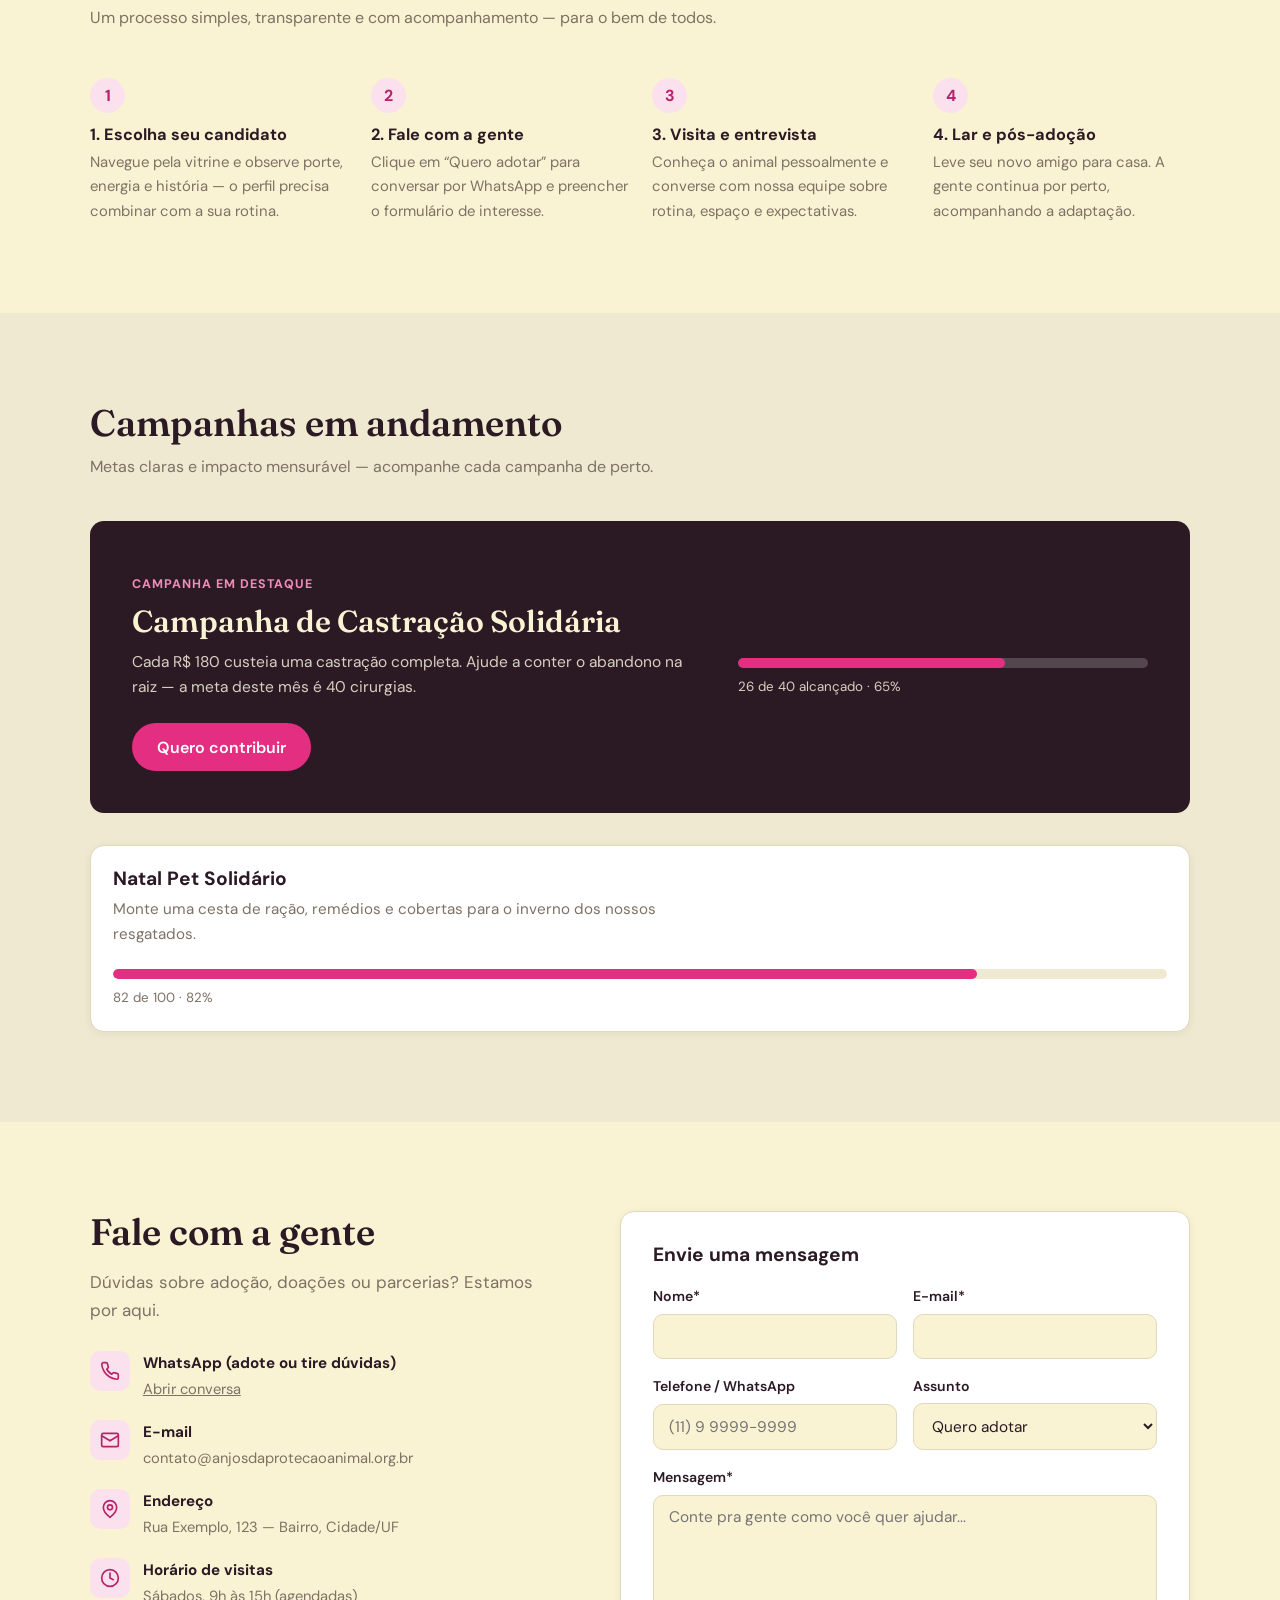
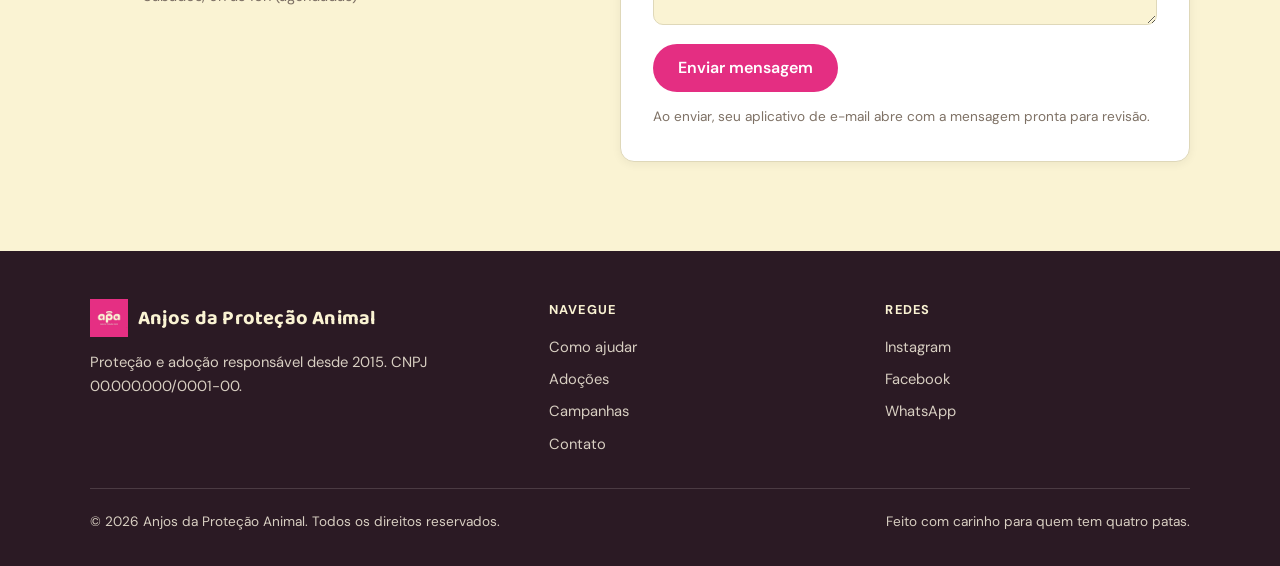
==== commit 3c68ba21: "Rebrand visual: paleta e logo extraídas da imagem oficial (magenta/creme) e fonte Baloo 2 na marca" ====
--- a/index.html
+++ b/index.html
@@ -8,7 +8,7 @@
   <link rel="icon" type="image/svg+xml" href="assets/img/favicon.svg">
   <link rel="preconnect" href="https://fonts.googleapis.com">
   <link rel="preconnect" href="https://fonts.gstatic.com" crossorigin>
-  <link href="https://fonts.googleapis.com/css2?family=Fraunces:ital,wght@0,400;0,600;1,400;1,600&family=DM+Sans:wght@400;500;700&display=swap" rel="stylesheet">
+  <link href="https://fonts.googleapis.com/css2?family=Baloo+2:wght@600;700&family=Fraunces:ital,wght@0,400;0,600;1,400;1,600&family=DM+Sans:wght@400;500;700&display=swap" rel="stylesheet">
   <link rel="stylesheet" href="css/style.css">
 </head>
 <body>
@@ -17,7 +17,7 @@
   <header class="topo">
     <div class="container topo-inner">
       <a class="marca" href="#inicio">
-        <img src="assets/img/favicon.svg" alt="Logotipo da ONG">
+        <img src="assets/img/logo.webp" alt="Logotipo da ONG">
         <span data-ong-nome>Anjos da Proteção Animal</span>
       </a>
       <nav aria-label="Navegação principal">
@@ -258,7 +258,7 @@
       <div class="rodape-grid">
         <div>
           <a class="marca" href="#inicio">
-            <img src="assets/img/favicon.svg" alt="">
+            <img src="assets/img/logo.webp" alt="">
             <span data-ong-nome>Anjos da Proteção Animal</span>
           </a>
           <p>Proteção e adoção responsável desde <span data-desde>2015</span>. CNPJ <span data-cnpj></span>.</p>
--- a/css/style.css
+++ b/css/style.css
@@ -1,28 +1,30 @@
 /* ============================================================
    ANJOS DA PROTEÇÃO ANIMAL — folha de estilo principal
    Design system:
-   - Fundo creme, acento terracota, texto marrom-tinta
-   - Títulos: Fraunces | Corpo: DM Sans
+   - Paleta extraída da logo: magenta #E42E82, creme #FAF3D3
+   - Marca: Baloo 2 | Títulos: Fraunces | Corpo: DM Sans
    - Para trocar as cores do site, edite APENAS o bloco :root
    ============================================================ */
 
 /* ---------- Tokens (cores, fontes, espaçamentos) ---------- */
+/* Paleta extraída da logo oficial (assets/img/logo.webp) */
 :root {
-  --bg:        #FAF6EF;   /* fundo geral */
+  --bg:        #FAF3D3;   /* fundo geral (creme da logo) */
   --surface:   #FFFFFF;   /* fundo de cards */
-  --surface-2: #F3ECDF;   /* faixas alternadas */
-  --ink:       #241C15;   /* texto principal */
-  --muted:     #6F6154;   /* texto secundário */
-  --border:    #E9DFD0;   /* bordas suaves */
-  --accent:    #E4572E;   /* terracota: botões e destaques */
-  --accent-strong: #C33F1B; /* terracota escuro (hover) */
-  --accent-soft: #FBE9E1; /* fundo de destaque claro */
+  --surface-2: #EFE9D2;   /* faixas alternadas */
+  --ink:       #2B1A24;   /* texto principal (ameixa escura) */
+  --muted:     #7E7165;   /* texto secundário */
+  --border:    #DFD8B9;   /* bordas suaves */
+  --accent:    #E42E82;   /* magenta da logo: botões e destaques */
+  --accent-strong: #B62467; /* magenta escuro (hover) */
+  --accent-soft: #FBE1ED; /* fundo de destaque claro */
   --green:     #2E6E4E;   /* status "adotado" / sucesso */
   --green-soft: #E7F1EA;
   --radius:    14px;
   --shadow:    0 2px 10px rgba(36, 28, 21, 0.06);
   --shadow-lift: 0 10px 28px rgba(36, 28, 21, 0.12);
   --font-head: "Fraunces", Georgia, serif;
+  --font-marca: "Baloo 2", var(--font-body);
   --font-body: "DM Sans", system-ui, sans-serif;
   --container: 1100px;
 }
@@ -101,7 +103,7 @@
   position: sticky;
   top: 0;
   z-index: 50;
-  background: rgba(250, 246, 239, 0.94);
+  background: rgba(250, 243, 211, 0.94);
   border-bottom: 1px solid var(--border);
 }
 .topo-inner {
@@ -116,9 +118,10 @@
   align-items: center;
   gap: 0.6rem;
   text-decoration: none;
-  font-family: var(--font-head);
-  font-weight: 600;
+  font-family: var(--font-marca);
+  font-weight: 700;
   font-size: 1.25rem;
+  letter-spacing: 0.01em;
 }
 .marca img { width: 38px; height: 38px; }
 
@@ -331,7 +334,7 @@
   font-weight: 700;
   letter-spacing: 0.08em;
   text-transform: uppercase;
-  color: #F3A085;
+  color: #F08CBA;
   margin-bottom: 0.6rem;
 }
 .campanha-destaque h3 { font-family: var(--font-head); font-size: clamp(1.4rem, 2.6vw, 1.9rem); font-weight: 600; }
@@ -504,7 +507,7 @@
 /* ---------- Estado vazio de carregamento ---------- */
 .skeleton {
   border-radius: var(--radius);
-  background: linear-gradient(100deg, var(--surface-2) 40%, #FBF8F2 50%, var(--surface-2) 60%);
+  background: linear-gradient(100deg, var(--surface-2) 40%, #FDFAEB 50%, var(--surface-2) 60%);
   background-size: 200% 100%;
   animation: brilho 1.2s infinite;
   aspect-ratio: 4 / 5;
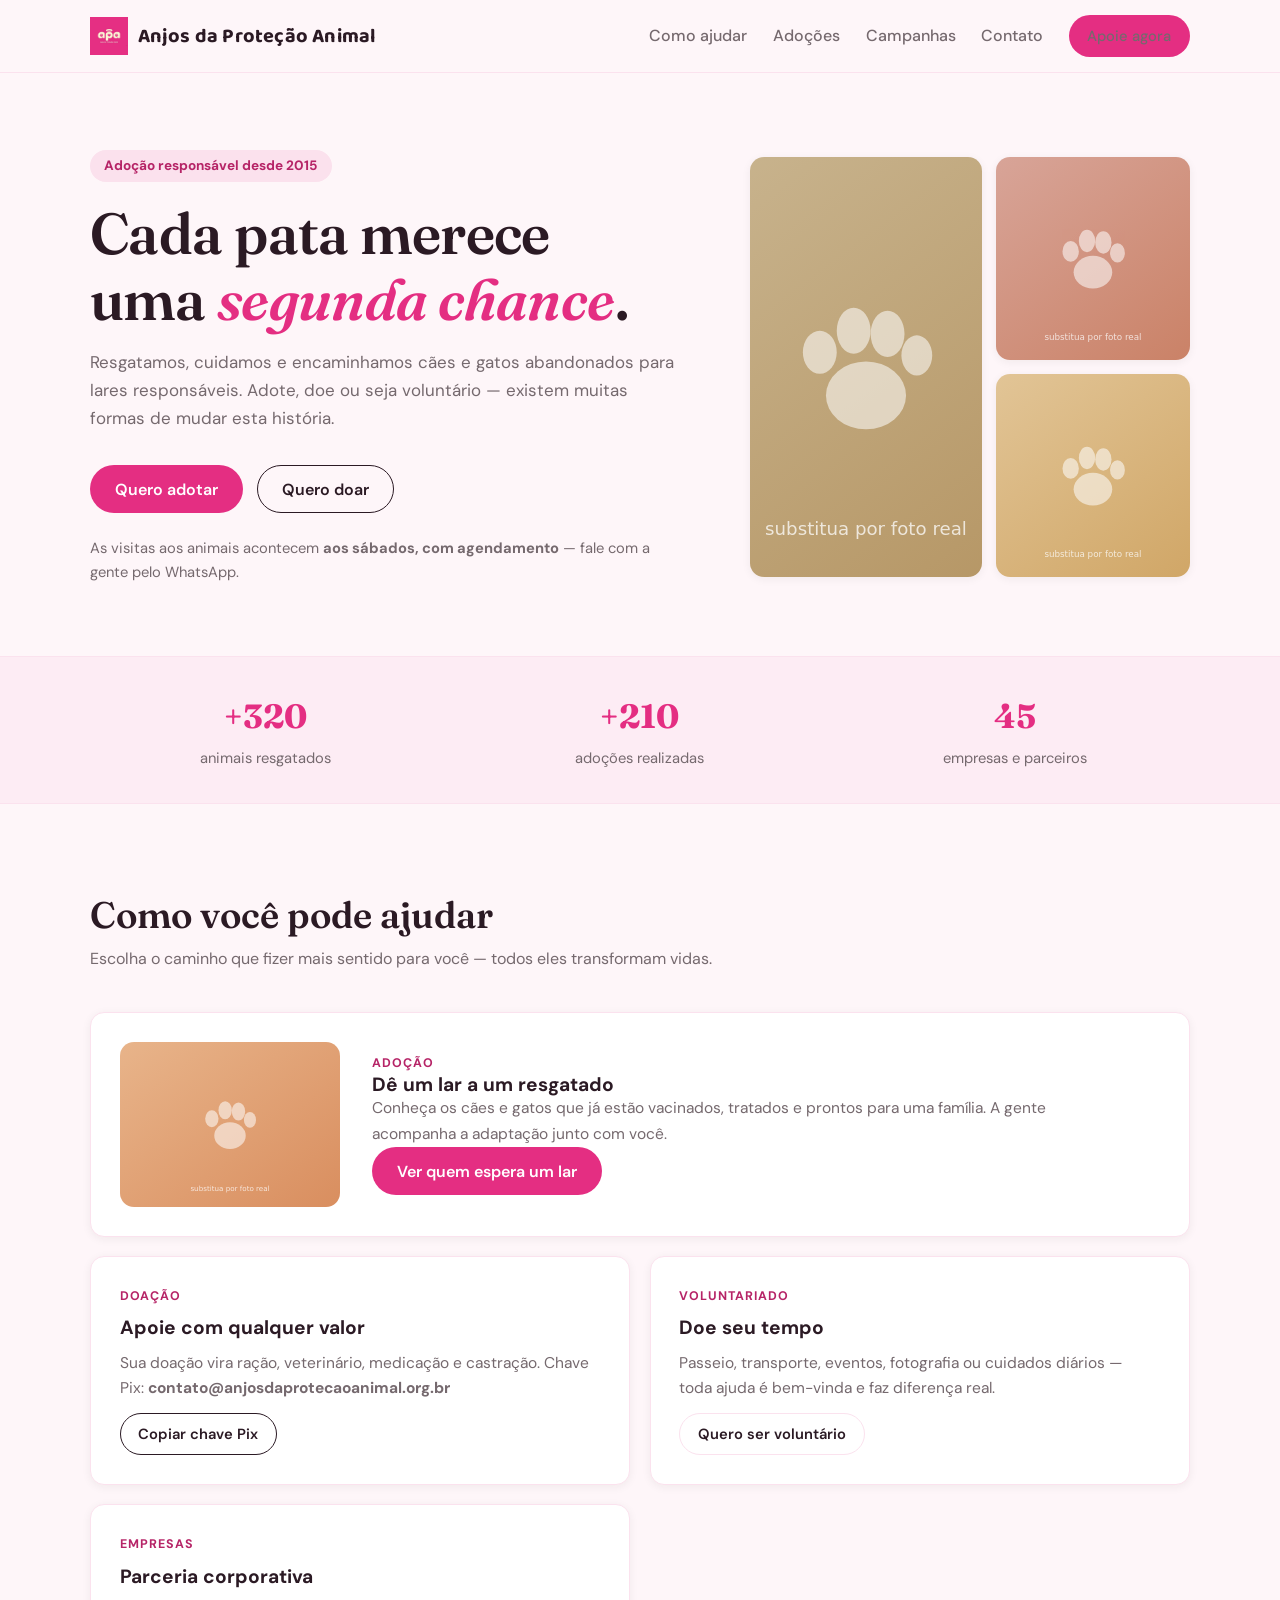
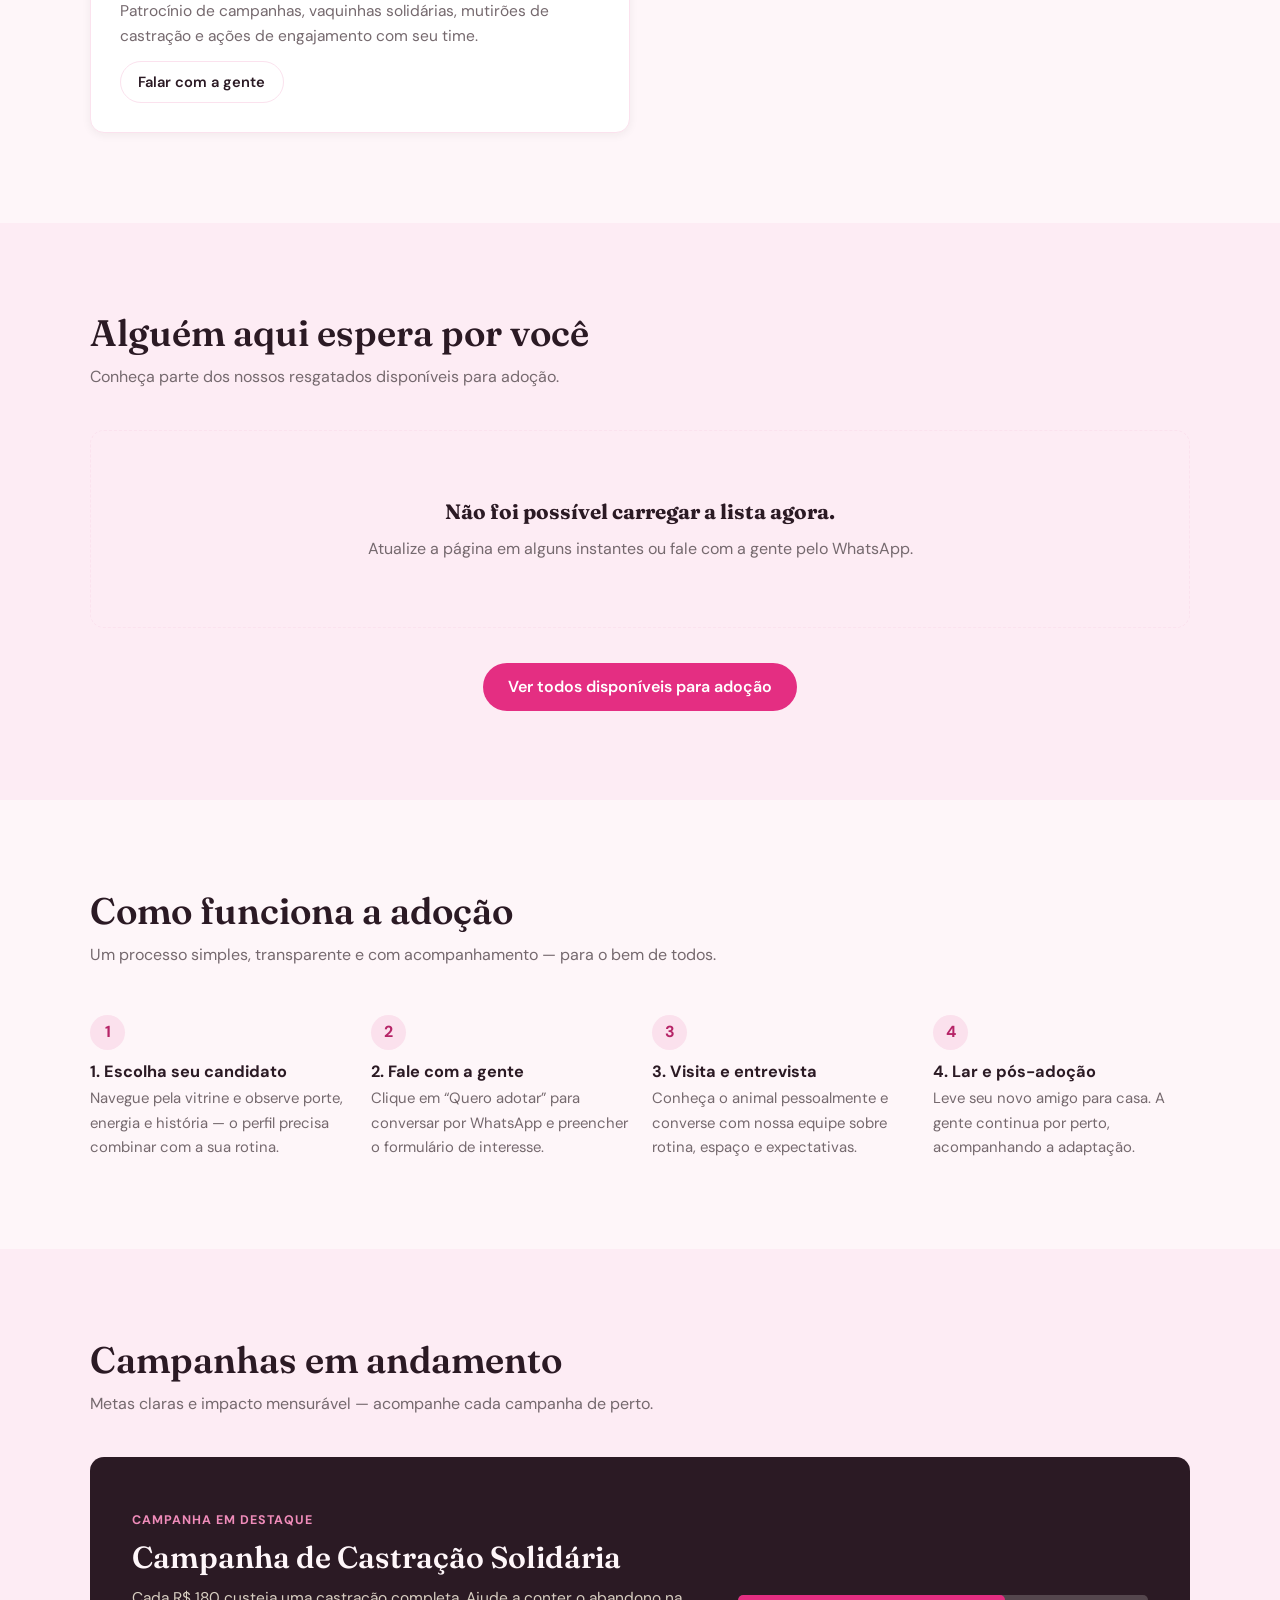
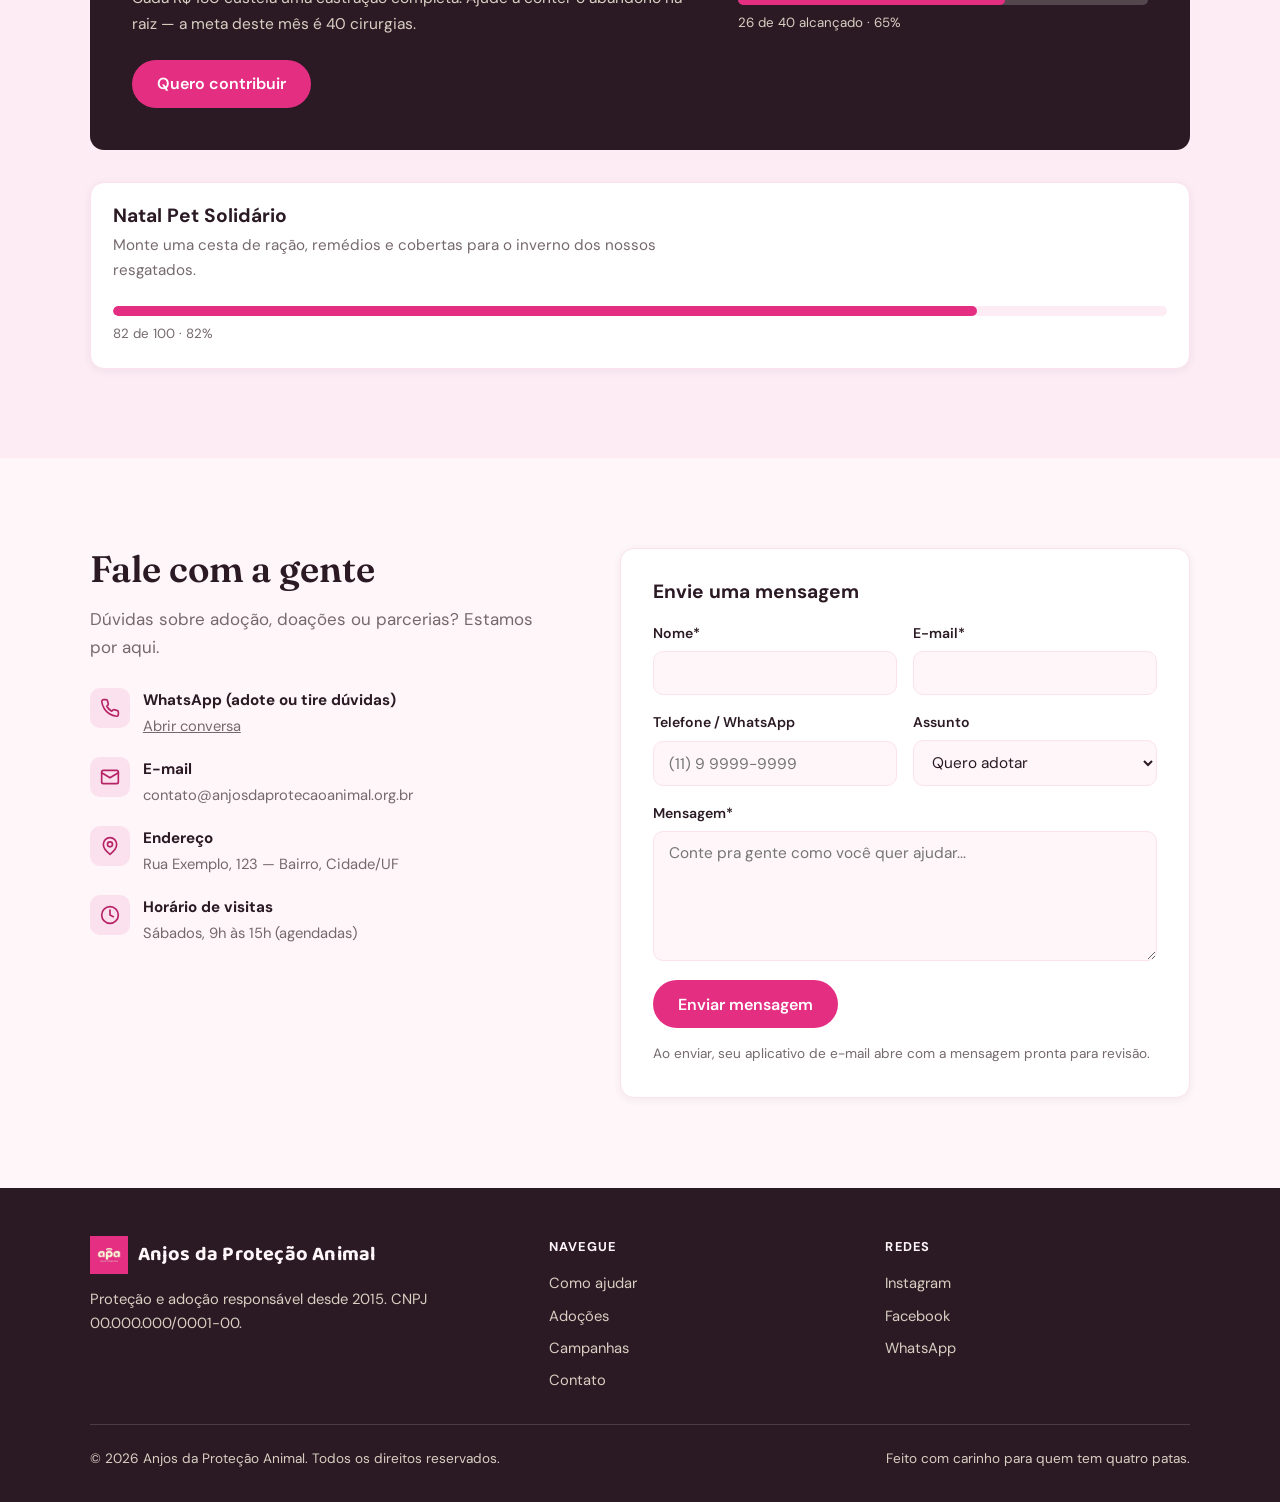
==== commit 27b18d61: "Cards com dados relevantes não sensíveis, manifesto de fotos com botão de adicionar fotografia, CTA " ====
--- a/index.html
+++ b/index.html
@@ -131,18 +131,18 @@
     <!-- ============ Vitrine de adoção (prévia) ============ -->
     <section class="faixa-campanhas" id="adocao">
       <div class="container">
-        <div class="section-head" style="display:flex;justify-content:space-between;align-items:end;gap:1rem;flex-wrap:wrap">
-          <div>
-            <h2>Alguém aqui espera por você</h2>
-            <p>Conheça parte dos nossos resgatados disponíveis para adoção.</p>
-          </div>
-          <a class="btn btn-ghost btn-sm" href="adocao.html">Ver todos os animais</a>
+        <div class="section-head">
+          <h2>Alguém aqui espera por você</h2>
+          <p>Conheça parte dos nossos resgatados disponíveis para adoção.</p>
         </div>
         <!-- Os cards abaixo são preenchidos automaticamente por js/app.js
-             a partir de js/data.js (ou da planilha Google Sheets). -->
+             a partir da planilha Google Sheets (ou de js/data.js). -->
         <div class="vitrine-grid" data-vitrine data-limite="6">
           <div class="skeleton"></div><div class="skeleton"></div><div class="skeleton"></div>
           <div class="skeleton"></div><div class="skeleton"></div><div class="skeleton"></div>
+        </div>
+        <div class="vitrine-rodape">
+          <a class="btn btn-primary" href="adocao.html">Ver todos disponíveis para adoção</a>
         </div>
       </div>
     </section>
--- a/css/style.css
+++ b/css/style.css
@@ -1,7 +1,7 @@
 /* ============================================================
    ANJOS DA PROTEÇÃO ANIMAL — folha de estilo principal
    Design system:
-   - Paleta extraída da logo: magenta #E42E82, creme #FAF3D3
+   - Paleta extraída da logo: magenta #E42E82 sobre fundo rosado suave
    - Marca: Baloo 2 | Títulos: Fraunces | Corpo: DM Sans
    - Para trocar as cores do site, edite APENAS o bloco :root
    ============================================================ */
@@ -9,12 +9,12 @@
 /* ---------- Tokens (cores, fontes, espaçamentos) ---------- */
 /* Paleta extraída da logo oficial (assets/img/logo.webp) */
 :root {
-  --bg:        #FAF3D3;   /* fundo geral (creme da logo) */
+  --bg:        #FEF6F9;   /* fundo geral (branco rosado suave) */
   --surface:   #FFFFFF;   /* fundo de cards */
-  --surface-2: #EFE9D2;   /* faixas alternadas */
+  --surface-2: #FDECF4;   /* faixas alternadas */
   --ink:       #2B1A24;   /* texto principal (ameixa escura) */
-  --muted:     #7E7165;   /* texto secundário */
-  --border:    #DFD8B9;   /* bordas suaves */
+  --muted:     #75696E;   /* texto secundário */
+  --border:    #FBE2EE;   /* bordas suaves */
   --accent:    #E42E82;   /* magenta da logo: botões e destaques */
   --accent-strong: #B62467; /* magenta escuro (hover) */
   --accent-soft: #FBE1ED; /* fundo de destaque claro */
@@ -103,7 +103,7 @@
   position: sticky;
   top: 0;
   z-index: 50;
-  background: rgba(250, 243, 211, 0.94);
+  background: rgba(254, 246, 249, 0.94);
   border-bottom: 1px solid var(--border);
 }
 .topo-inner {
@@ -242,7 +242,7 @@
   font-weight: 700;
   letter-spacing: 0.08em;
   text-transform: uppercase;
-  color: var(--accent);
+  color: var(--accent-strong);
 }
 .ajudar-card p { color: var(--muted); font-size: 0.97rem; }
 .ajudar-card .btn { margin-top: auto; align-self: flex-start; }
@@ -288,7 +288,24 @@
 .card-animal .desc { font-size: 0.92rem; color: var(--muted); }
 .card-animal .marcas { display: flex; flex-wrap: wrap; gap: 0.4rem; font-size: 0.75rem; color: var(--muted); }
 .card-animal .marcas span { background: var(--surface-2); padding: 0.15rem 0.55rem; border-radius: 999px; }
-.card-animal .btn { margin-top: auto; }
+.card-animal .card-acoes {
+  margin-top: auto;
+  display: flex;
+  flex-wrap: wrap;
+  gap: 0.5rem;
+}
+.card-animal .marcas .sem-foto {
+  background: var(--accent-soft);
+  color: var(--accent-strong);
+  font-weight: 600;
+}
+
+/* ---------- Rodapé das vitrines (CTA / carregar mais) ---------- */
+.vitrine-rodape {
+  margin-top: 2.2rem;
+  display: flex;
+  justify-content: center;
+}
 
 /* ---------- Passos da adoção ---------- */
 .passos { counter-reset: passo; }
@@ -507,7 +524,7 @@
 /* ---------- Estado vazio de carregamento ---------- */
 .skeleton {
   border-radius: var(--radius);
-  background: linear-gradient(100deg, var(--surface-2) 40%, #FDFAEB 50%, var(--surface-2) 60%);
+  background: linear-gradient(100deg, var(--surface-2) 40%, #FDF2F8 50%, var(--surface-2) 60%);
   background-size: 200% 100%;
   animation: brilho 1.2s infinite;
   aspect-ratio: 4 / 5;
